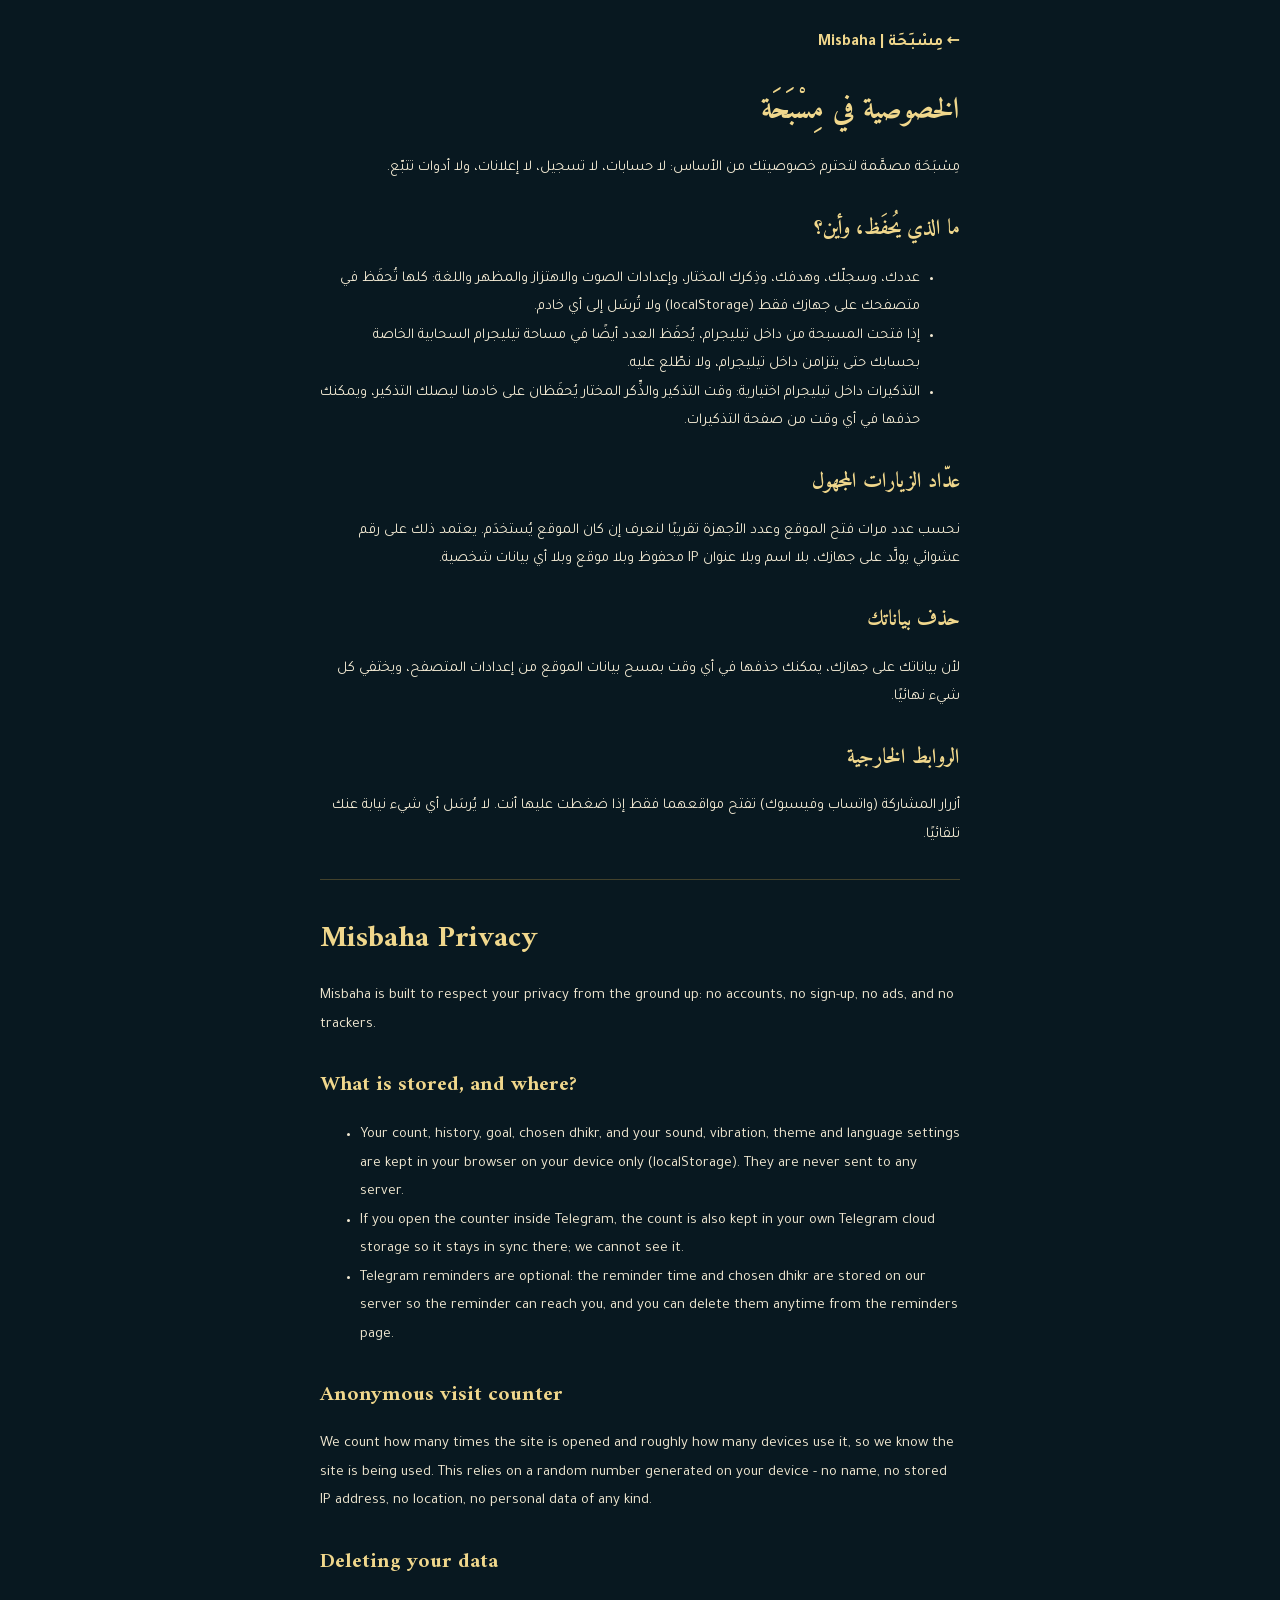
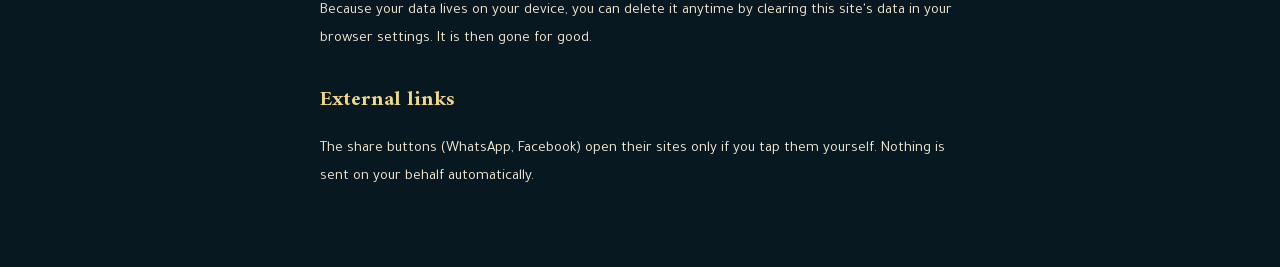
==== privacy.html @ 10e7bb5a "Rename 72-privacy.html to privacy.html" ====
<!DOCTYPE html>
<html lang="ar" dir="rtl">
<head>
<meta charset="UTF-8">
<meta name="viewport" content="width=device-width, initial-scale=1, viewport-fit=cover">
<title>الخصوصية | مِسْبَحَة - Privacy</title>
<meta name="description" content="سياسة الخصوصية لتطبيق مِسْبَحَة. Privacy policy for the Misbaha online tasbih counter.">
<link rel="canonical" href="https://misbaha-daily.github.io/misbaha/privacy.html">
<link rel="icon" type="image/svg+xml" href="./favicon.svg">
<link rel="stylesheet" href="./fonts/fonts.css?v=3">
<style>
body { margin: 0; background: #081820; color: #f3ead3; font-family: 'Tajawal', system-ui, sans-serif; line-height: 1.9; }
main { max-width: 640px; margin: 0 auto; padding: 28px 20px 60px; }
h1 { font-family: 'Amiri', serif; color: #f0d78c; font-size: 30px; margin: 10px 0 4px; }
h2 { font-family: 'Amiri', serif; color: #f0d78c; font-size: 21px; margin: 26px 0 6px; }
p, li { font-size: 15px; }
a { color: #f0d78c; }
.back { display: inline-block; margin-bottom: 14px; text-decoration: none; font-weight: 700; }
hr { border: none; border-top: 1px solid rgba(201,162,75,.3); margin: 30px 0; }
[dir="ltr"] { direction: ltr; text-align: left; }
</style>
</head>
<body>
<main>
<a class="back" href="./">← مِسْبَحَة | Misbaha</a>

<section lang="ar" dir="rtl">
<h1>الخصوصية في مِسْبَحَة</h1>
<p>مِسْبَحَة مصمَّمة لتحترم خصوصيتك من الأساس: لا حسابات، لا تسجيل، لا إعلانات، ولا أدوات تتبّع.</p>

<h2>ما الذي يُحفَظ، وأين؟</h2>
<ul>
<li>عددك، وسجلّك، وهدفك، وذِكرك المختار، وإعدادات الصوت والاهتزاز والمظهر واللغة: كلها تُحفَظ في متصفحك على جهازك فقط (localStorage) ولا تُرسَل إلى أي خادم.</li>
<li>إذا فتحت المسبحة من داخل تيليجرام، يُحفَظ العدد أيضًا في مساحة تيليجرام السحابية الخاصة بحسابك حتى يتزامن داخل تيليجرام، ولا نطّلع عليه.</li>
<li>التذكيرات داخل تيليجرام اختيارية: وقت التذكير والذِّكر المختار يُحفَظان على خادمنا ليصلك التذكير، ويمكنك حذفها في أي وقت من صفحة التذكيرات.</li>
</ul>

<h2>عدّاد الزيارات المجهول</h2>
<p>نحسب عدد مرات فتح الموقع وعدد الأجهزة تقريبًا لنعرف إن كان الموقع يُستخدَم. يعتمد ذلك على رقم عشوائي يولَّد على جهازك، بلا اسم وبلا عنوان IP محفوظ وبلا موقع وبلا أي بيانات شخصية.</p>

<h2>حذف بياناتك</h2>
<p>لأن بياناتك على جهازك، يمكنك حذفها في أي وقت بمسح بيانات الموقع من إعدادات المتصفح، ويختفي كل شيء نهائيًا.</p>

<h2>الروابط الخارجية</h2>
<p>أزرار المشاركة (واتساب وفيسبوك) تفتح مواقعهما فقط إذا ضغطت عليها أنت. لا يُرسَل أي شيء نيابة عنك تلقائيًا.</p>
</section>

<hr>

<section lang="en" dir="ltr">
<h1>Misbaha Privacy</h1>
<p>Misbaha is built to respect your privacy from the ground up: no accounts, no sign-up, no ads, and no trackers.</p>

<h2>What is stored, and where?</h2>
<ul>
<li>Your count, history, goal, chosen dhikr, and your sound, vibration, theme and language settings are kept in your browser on your device only (localStorage). They are never sent to any server.</li>
<li>If you open the counter inside Telegram, the count is also kept in your own Telegram cloud storage so it stays in sync there; we cannot see it.</li>
<li>Telegram reminders are optional: the reminder time and chosen dhikr are stored on our server so the reminder can reach you, and you can delete them anytime from the reminders page.</li>
</ul>

<h2>Anonymous visit counter</h2>
<p>We count how many times the site is opened and roughly how many devices use it, so we know the site is being used. This relies on a random number generated on your device - no name, no stored IP address, no location, no personal data of any kind.</p>

<h2>Deleting your data</h2>
<p>Because your data lives on your device, you can delete it anytime by clearing this site's data in your browser settings. It is then gone for good.</p>

<h2>External links</h2>
<p>The share buttons (WhatsApp, Facebook) open their sites only if you tap them yourself. Nothing is sent on your behalf automatically.</p>
</section>

</main>
</body>
</html>
---- fonts/fonts.css ----
/* arabic */@font-face {
  font-family: 'Amiri';
  font-style: normal;
  font-weight: 400;
  font-display: swap;
  src: url(./Amiri-400-arabic.woff2) format('woff2');
  unicode-range: U+0600-06FF, U+0750-077F, U+0870-0891, U+0897-08E1, U+08E3-08FF, U+200C-200E, U+2010-2011, U+204F, U+2E41, U+FB50-FDFF, U+FE70-FE74, U+FE76-FEFC, U+102E0-102FB, U+10E60-10E7E, U+10EC2-10EC7, U+10EC9-10EEE, U+10EF0-10EFF, U+1EE00-1EE03, U+1EE05-1EE1F, U+1EE21-1EE22, U+1EE24, U+1EE27, U+1EE29-1EE32, U+1EE34-1EE37, U+1EE39, U+1EE3B, U+1EE42, U+1EE47, U+1EE49, U+1EE4B, U+1EE4D-1EE4F, U+1EE51-1EE52, U+1EE54, U+1EE57, U+1EE59, U+1EE5B, U+1EE5D, U+1EE5F, U+1EE61-1EE62, U+1EE64, U+1EE67-1EE6A, U+1EE6C-1EE72, U+1EE74-1EE77, U+1EE79-1EE7C, U+1EE7E, U+1EE80-1EE89, U+1EE8B-1EE9B, U+1EEA1-1EEA3, U+1EEA5-1EEA9, U+1EEAB-1EEBB, U+1EEF0-1EEF1;
}
/* latin-ext */@font-face {
  font-family: 'Amiri';
  font-style: normal;
  font-weight: 400;
  font-display: swap;
  src: url(./Amiri-400-latin-ext.woff2) format('woff2');
  unicode-range: U+0100-02BA, U+02BD-02C5, U+02C7-02CC, U+02CE-02D7, U+02DD-02FF, U+0304, U+0308, U+0329, U+1D00-1DBF, U+1E00-1E9F, U+1EF2-1EFF, U+2020, U+20A0-20AB, U+20AD-20C4, U+2113, U+2C60-2C7F, U+A720-A7FF;
}
/* latin */@font-face {
  font-family: 'Amiri';
  font-style: normal;
  font-weight: 400;
  font-display: swap;
  src: url(./Amiri-400-latin.woff2) format('woff2');
  unicode-range: U+0000-00FF, U+0131, U+0152-0153, U+02BB-02BC, U+02C6, U+02DA, U+02DC, U+0304, U+0308, U+0329, U+2000-206F, U+20AC, U+2122, U+2191, U+2193, U+2212, U+2215, U+FEFF, U+FFFD;
}
/* arabic */@font-face {
  font-family: 'Amiri';
  font-style: normal;
  font-weight: 700;
  font-display: swap;
  src: url(./Amiri-700-arabic.woff2) format('woff2');
  unicode-range: U+0600-06FF, U+0750-077F, U+0870-0891, U+0897-08E1, U+08E3-08FF, U+200C-200E, U+2010-2011, U+204F, U+2E41, U+FB50-FDFF, U+FE70-FE74, U+FE76-FEFC, U+102E0-102FB, U+10E60-10E7E, U+10EC2-10EC7, U+10EC9-10EEE, U+10EF0-10EFF, U+1EE00-1EE03, U+1EE05-1EE1F, U+1EE21-1EE22, U+1EE24, U+1EE27, U+1EE29-1EE32, U+1EE34-1EE37, U+1EE39, U+1EE3B, U+1EE42, U+1EE47, U+1EE49, U+1EE4B, U+1EE4D-1EE4F, U+1EE51-1EE52, U+1EE54, U+1EE57, U+1EE59, U+1EE5B, U+1EE5D, U+1EE5F, U+1EE61-1EE62, U+1EE64, U+1EE67-1EE6A, U+1EE6C-1EE72, U+1EE74-1EE77, U+1EE79-1EE7C, U+1EE7E, U+1EE80-1EE89, U+1EE8B-1EE9B, U+1EEA1-1EEA3, U+1EEA5-1EEA9, U+1EEAB-1EEBB, U+1EEF0-1EEF1;
}
/* latin-ext */@font-face {
  font-family: 'Amiri';
  font-style: normal;
  font-weight: 700;
  font-display: swap;
  src: url(./Amiri-700-latin-ext.woff2) format('woff2');
  unicode-range: U+0100-02BA, U+02BD-02C5, U+02C7-02CC, U+02CE-02D7, U+02DD-02FF, U+0304, U+0308, U+0329, U+1D00-1DBF, U+1E00-1E9F, U+1EF2-1EFF, U+2020, U+20A0-20AB, U+20AD-20C4, U+2113, U+2C60-2C7F, U+A720-A7FF;
}
/* latin */@font-face {
  font-family: 'Amiri';
  font-style: normal;
  font-weight: 700;
  font-display: swap;
  src: url(./Amiri-700-latin.woff2) format('woff2');
  unicode-range: U+0000-00FF, U+0131, U+0152-0153, U+02BB-02BC, U+02C6, U+02DA, U+02DC, U+0304, U+0308, U+0329, U+2000-206F, U+20AC, U+2122, U+2191, U+2193, U+2212, U+2215, U+FEFF, U+FFFD;
}
/* arabic */@font-face {
  font-family: 'Tajawal';
  font-style: normal;
  font-weight: 400;
  font-display: swap;
  src: url(./Tajawal-400-arabic.woff2) format('woff2');
  unicode-range: U+0600-06FF, U+0750-077F, U+0870-0891, U+0897-08E1, U+08E3-08FF, U+200C-200E, U+2010-2011, U+204F, U+2E41, U+FB50-FDFF, U+FE70-FE74, U+FE76-FEFC, U+102E0-102FB, U+10E60-10E7E, U+10EC2-10EC7, U+10EC9-10EEE, U+10EF0-10EFF, U+1EE00-1EE03, U+1EE05-1EE1F, U+1EE21-1EE22, U+1EE24, U+1EE27, U+1EE29-1EE32, U+1EE34-1EE37, U+1EE39, U+1EE3B, U+1EE42, U+1EE47, U+1EE49, U+1EE4B, U+1EE4D-1EE4F, U+1EE51-1EE52, U+1EE54, U+1EE57, U+1EE59, U+1EE5B, U+1EE5D, U+1EE5F, U+1EE61-1EE62, U+1EE64, U+1EE67-1EE6A, U+1EE6C-1EE72, U+1EE74-1EE77, U+1EE79-1EE7C, U+1EE7E, U+1EE80-1EE89, U+1EE8B-1EE9B, U+1EEA1-1EEA3, U+1EEA5-1EEA9, U+1EEAB-1EEBB, U+1EEF0-1EEF1;
}
/* latin */@font-face {
  font-family: 'Tajawal';
  font-style: normal;
  font-weight: 400;
  font-display: swap;
  src: url(./Tajawal-400-latin.woff2) format('woff2');
  unicode-range: U+0000-00FF, U+0131, U+0152-0153, U+02BB-02BC, U+02C6, U+02DA, U+02DC, U+0304, U+0308, U+0329, U+2000-206F, U+20AC, U+2122, U+2191, U+2193, U+2212, U+2215, U+FEFF, U+FFFD;
}
/* arabic */@font-face {
  font-family: 'Tajawal';
  font-style: normal;
  font-weight: 500;
  font-display: swap;
  src: url(./Tajawal-500-arabic.woff2) format('woff2');
  unicode-range: U+0600-06FF, U+0750-077F, U+0870-0891, U+0897-08E1, U+08E3-08FF, U+200C-200E, U+2010-2011, U+204F, U+2E41, U+FB50-FDFF, U+FE70-FE74, U+FE76-FEFC, U+102E0-102FB, U+10E60-10E7E, U+10EC2-10EC7, U+10EC9-10EEE, U+10EF0-10EFF, U+1EE00-1EE03, U+1EE05-1EE1F, U+1EE21-1EE22, U+1EE24, U+1EE27, U+1EE29-1EE32, U+1EE34-1EE37, U+1EE39, U+1EE3B, U+1EE42, U+1EE47, U+1EE49, U+1EE4B, U+1EE4D-1EE4F, U+1EE51-1EE52, U+1EE54, U+1EE57, U+1EE59, U+1EE5B, U+1EE5D, U+1EE5F, U+1EE61-1EE62, U+1EE64, U+1EE67-1EE6A, U+1EE6C-1EE72, U+1EE74-1EE77, U+1EE79-1EE7C, U+1EE7E, U+1EE80-1EE89, U+1EE8B-1EE9B, U+1EEA1-1EEA3, U+1EEA5-1EEA9, U+1EEAB-1EEBB, U+1EEF0-1EEF1;
}
/* latin */@font-face {
  font-family: 'Tajawal';
  font-style: normal;
  font-weight: 500;
  font-display: swap;
  src: url(./Tajawal-500-latin.woff2) format('woff2');
  unicode-range: U+0000-00FF, U+0131, U+0152-0153, U+02BB-02BC, U+02C6, U+02DA, U+02DC, U+0304, U+0308, U+0329, U+2000-206F, U+20AC, U+2122, U+2191, U+2193, U+2212, U+2215, U+FEFF, U+FFFD;
}
/* arabic */@font-face {
  font-family: 'Tajawal';
  font-style: normal;
  font-weight: 700;
  font-display: swap;
  src: url(./Tajawal-700-arabic.woff2) format('woff2');
  unicode-range: U+0600-06FF, U+0750-077F, U+0870-0891, U+0897-08E1, U+08E3-08FF, U+200C-200E, U+2010-2011, U+204F, U+2E41, U+FB50-FDFF, U+FE70-FE74, U+FE76-FEFC, U+102E0-102FB, U+10E60-10E7E, U+10EC2-10EC7, U+10EC9-10EEE, U+10EF0-10EFF, U+1EE00-1EE03, U+1EE05-1EE1F, U+1EE21-1EE22, U+1EE24, U+1EE27, U+1EE29-1EE32, U+1EE34-1EE37, U+1EE39, U+1EE3B, U+1EE42, U+1EE47, U+1EE49, U+1EE4B, U+1EE4D-1EE4F, U+1EE51-1EE52, U+1EE54, U+1EE57, U+1EE59, U+1EE5B, U+1EE5D, U+1EE5F, U+1EE61-1EE62, U+1EE64, U+1EE67-1EE6A, U+1EE6C-1EE72, U+1EE74-1EE77, U+1EE79-1EE7C, U+1EE7E, U+1EE80-1EE89, U+1EE8B-1EE9B, U+1EEA1-1EEA3, U+1EEA5-1EEA9, U+1EEAB-1EEBB, U+1EEF0-1EEF1;
}
/* latin */@font-face {
  font-family: 'Tajawal';
  font-style: normal;
  font-weight: 700;
  font-display: swap;
  src: url(./Tajawal-700-latin.woff2) format('woff2');
  unicode-range: U+0000-00FF, U+0131, U+0152-0153, U+02BB-02BC, U+02C6, U+02DA, U+02DC, U+0304, U+0308, U+0329, U+2000-206F, U+20AC, U+2122, U+2191, U+2193, U+2212, U+2215, U+FEFF, U+FFFD;
}
/* arabic */@font-face {
  font-family: 'Tajawal';
  font-style: normal;
  font-weight: 800;
  font-display: swap;
  src: url(./Tajawal-800-arabic.woff2) format('woff2');
  unicode-range: U+0600-06FF, U+0750-077F, U+0870-0891, U+0897-08E1, U+08E3-08FF, U+200C-200E, U+2010-2011, U+204F, U+2E41, U+FB50-FDFF, U+FE70-FE74, U+FE76-FEFC, U+102E0-102FB, U+10E60-10E7E, U+10EC2-10EC7, U+10EC9-10EEE, U+10EF0-10EFF, U+1EE00-1EE03, U+1EE05-1EE1F, U+1EE21-1EE22, U+1EE24, U+1EE27, U+1EE29-1EE32, U+1EE34-1EE37, U+1EE39, U+1EE3B, U+1EE42, U+1EE47, U+1EE49, U+1EE4B, U+1EE4D-1EE4F, U+1EE51-1EE52, U+1EE54, U+1EE57, U+1EE59, U+1EE5B, U+1EE5D, U+1EE5F, U+1EE61-1EE62, U+1EE64, U+1EE67-1EE6A, U+1EE6C-1EE72, U+1EE74-1EE77, U+1EE79-1EE7C, U+1EE7E, U+1EE80-1EE89, U+1EE8B-1EE9B, U+1EEA1-1EEA3, U+1EEA5-1EEA9, U+1EEAB-1EEBB, U+1EEF0-1EEF1;
}
/* latin */@font-face {
  font-family: 'Tajawal';
  font-style: normal;
  font-weight: 800;
  font-display: swap;
  src: url(./Tajawal-800-latin.woff2) format('woff2');
  unicode-range: U+0000-00FF, U+0131, U+0152-0153, U+02BB-02BC, U+02C6, U+02DA, U+02DC, U+0304, U+0308, U+0329, U+2000-206F, U+20AC, U+2122, U+2191, U+2193, U+2212, U+2215, U+FEFF, U+FFFD;
}
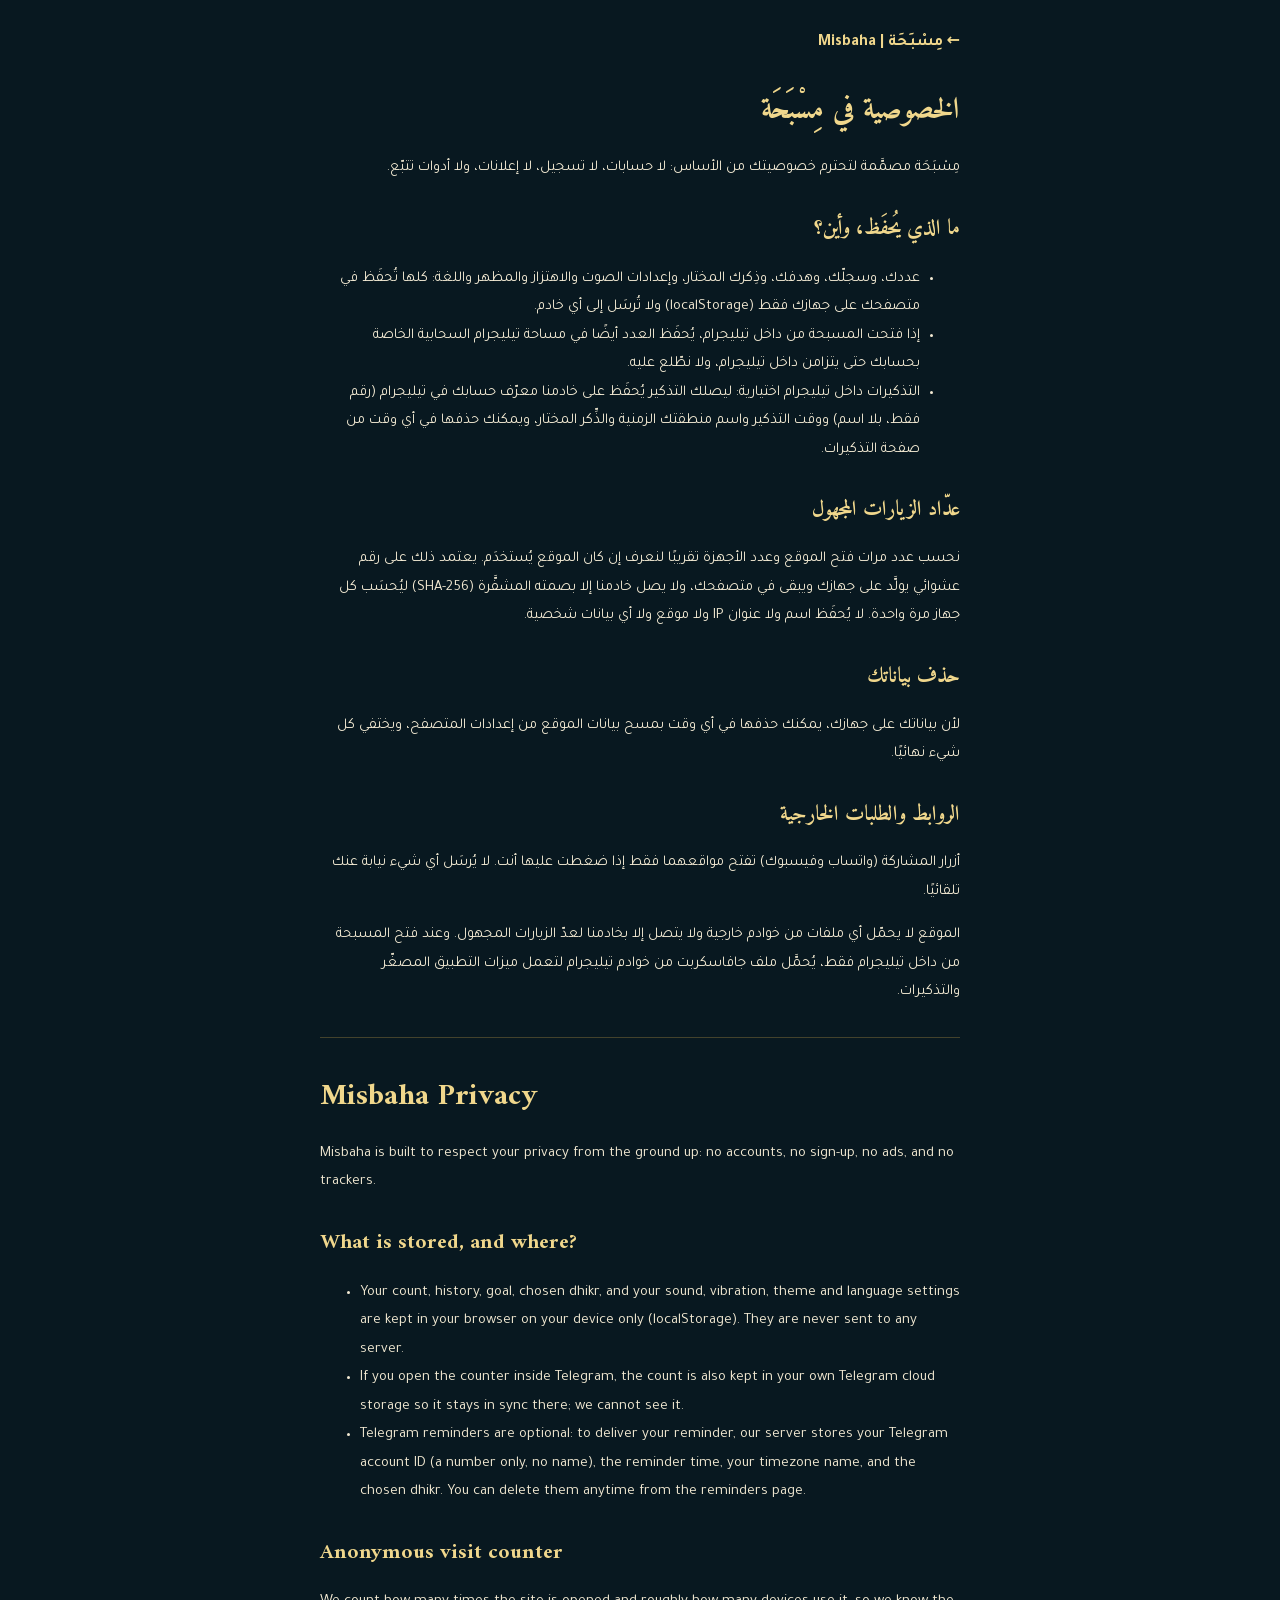
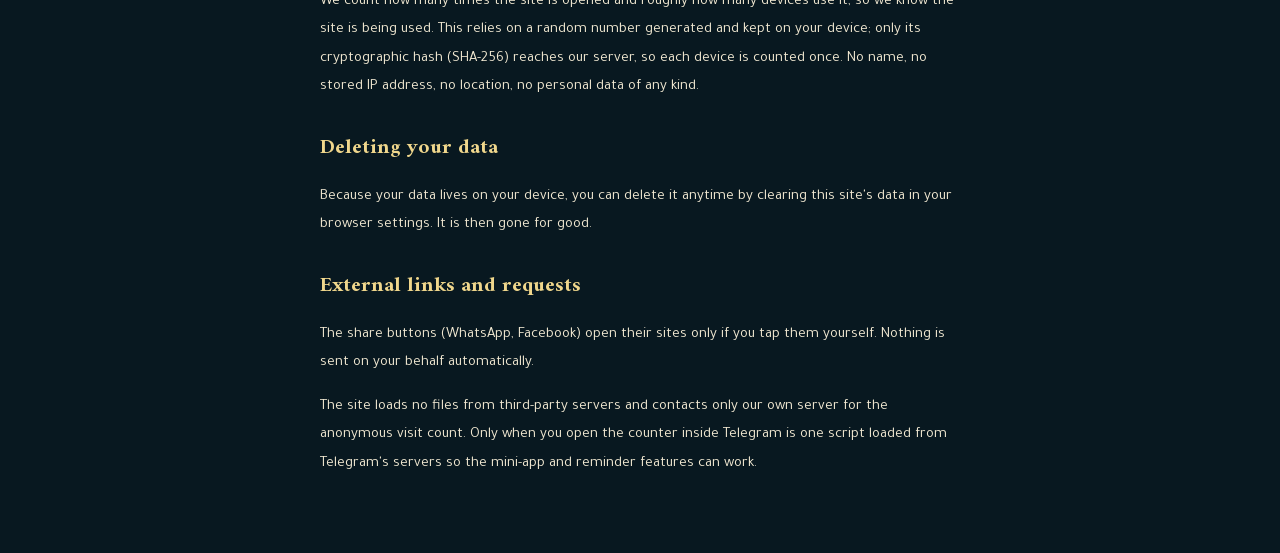
==== commit 7cd13c23: "Privacy policy: describe exactly what the reminders backend and visit counter store (AR+EN)" ====
--- a/privacy.html
+++ b/privacy.html
@@ -32,17 +32,18 @@
 <ul>
 <li>عددك، وسجلّك، وهدفك، وذِكرك المختار، وإعدادات الصوت والاهتزاز والمظهر واللغة: كلها تُحفَظ في متصفحك على جهازك فقط (localStorage) ولا تُرسَل إلى أي خادم.</li>
 <li>إذا فتحت المسبحة من داخل تيليجرام، يُحفَظ العدد أيضًا في مساحة تيليجرام السحابية الخاصة بحسابك حتى يتزامن داخل تيليجرام، ولا نطّلع عليه.</li>
-<li>التذكيرات داخل تيليجرام اختيارية: وقت التذكير والذِّكر المختار يُحفَظان على خادمنا ليصلك التذكير، ويمكنك حذفها في أي وقت من صفحة التذكيرات.</li>
+<li>التذكيرات داخل تيليجرام اختيارية: ليصلك التذكير يُحفَظ على خادمنا معرّف حسابك في تيليجرام (رقم فقط، بلا اسم) ووقت التذكير واسم منطقتك الزمنية والذِّكر المختار، ويمكنك حذفها في أي وقت من صفحة التذكيرات.</li>
 </ul>
 
 <h2>عدّاد الزيارات المجهول</h2>
-<p>نحسب عدد مرات فتح الموقع وعدد الأجهزة تقريبًا لنعرف إن كان الموقع يُستخدَم. يعتمد ذلك على رقم عشوائي يولَّد على جهازك، بلا اسم وبلا عنوان IP محفوظ وبلا موقع وبلا أي بيانات شخصية.</p>
+<p>نحسب عدد مرات فتح الموقع وعدد الأجهزة تقريبًا لنعرف إن كان الموقع يُستخدَم. يعتمد ذلك على رقم عشوائي يولَّد على جهازك ويبقى في متصفحك، ولا يصل خادمنا إلا بصمته المشفَّرة (SHA-256) ليُحسَب كل جهاز مرة واحدة. لا يُحفَظ اسم ولا عنوان IP ولا موقع ولا أي بيانات شخصية.</p>
 
 <h2>حذف بياناتك</h2>
 <p>لأن بياناتك على جهازك، يمكنك حذفها في أي وقت بمسح بيانات الموقع من إعدادات المتصفح، ويختفي كل شيء نهائيًا.</p>
 
-<h2>الروابط الخارجية</h2>
+<h2>الروابط والطلبات الخارجية</h2>
 <p>أزرار المشاركة (واتساب وفيسبوك) تفتح مواقعهما فقط إذا ضغطت عليها أنت. لا يُرسَل أي شيء نيابة عنك تلقائيًا.</p>
+<p>الموقع لا يحمّل أي ملفات من خوادم خارجية ولا يتصل إلا بخادمنا لعدّ الزيارات المجهول. وعند فتح المسبحة من داخل تيليجرام فقط، يُحمَّل ملف جافاسكربت من خوادم تيليجرام لتعمل ميزات التطبيق المصغّر والتذكيرات.</p>
 </section>
 
 <hr>
@@ -55,17 +56,18 @@
 <ul>
 <li>Your count, history, goal, chosen dhikr, and your sound, vibration, theme and language settings are kept in your browser on your device only (localStorage). They are never sent to any server.</li>
 <li>If you open the counter inside Telegram, the count is also kept in your own Telegram cloud storage so it stays in sync there; we cannot see it.</li>
-<li>Telegram reminders are optional: the reminder time and chosen dhikr are stored on our server so the reminder can reach you, and you can delete them anytime from the reminders page.</li>
+<li>Telegram reminders are optional: to deliver your reminder, our server stores your Telegram account ID (a number only, no name), the reminder time, your timezone name, and the chosen dhikr. You can delete them anytime from the reminders page.</li>
 </ul>
 
 <h2>Anonymous visit counter</h2>
-<p>We count how many times the site is opened and roughly how many devices use it, so we know the site is being used. This relies on a random number generated on your device - no name, no stored IP address, no location, no personal data of any kind.</p>
+<p>We count how many times the site is opened and roughly how many devices use it, so we know the site is being used. This relies on a random number generated and kept on your device; only its cryptographic hash (SHA-256) reaches our server, so each device is counted once. No name, no stored IP address, no location, no personal data of any kind.</p>
 
 <h2>Deleting your data</h2>
 <p>Because your data lives on your device, you can delete it anytime by clearing this site's data in your browser settings. It is then gone for good.</p>
 
-<h2>External links</h2>
+<h2>External links and requests</h2>
 <p>The share buttons (WhatsApp, Facebook) open their sites only if you tap them yourself. Nothing is sent on your behalf automatically.</p>
+<p>The site loads no files from third-party servers and contacts only our own server for the anonymous visit count. Only when you open the counter inside Telegram is one script loaded from Telegram's servers so the mini-app and reminder features can work.</p>
 </section>
 
 </main>
